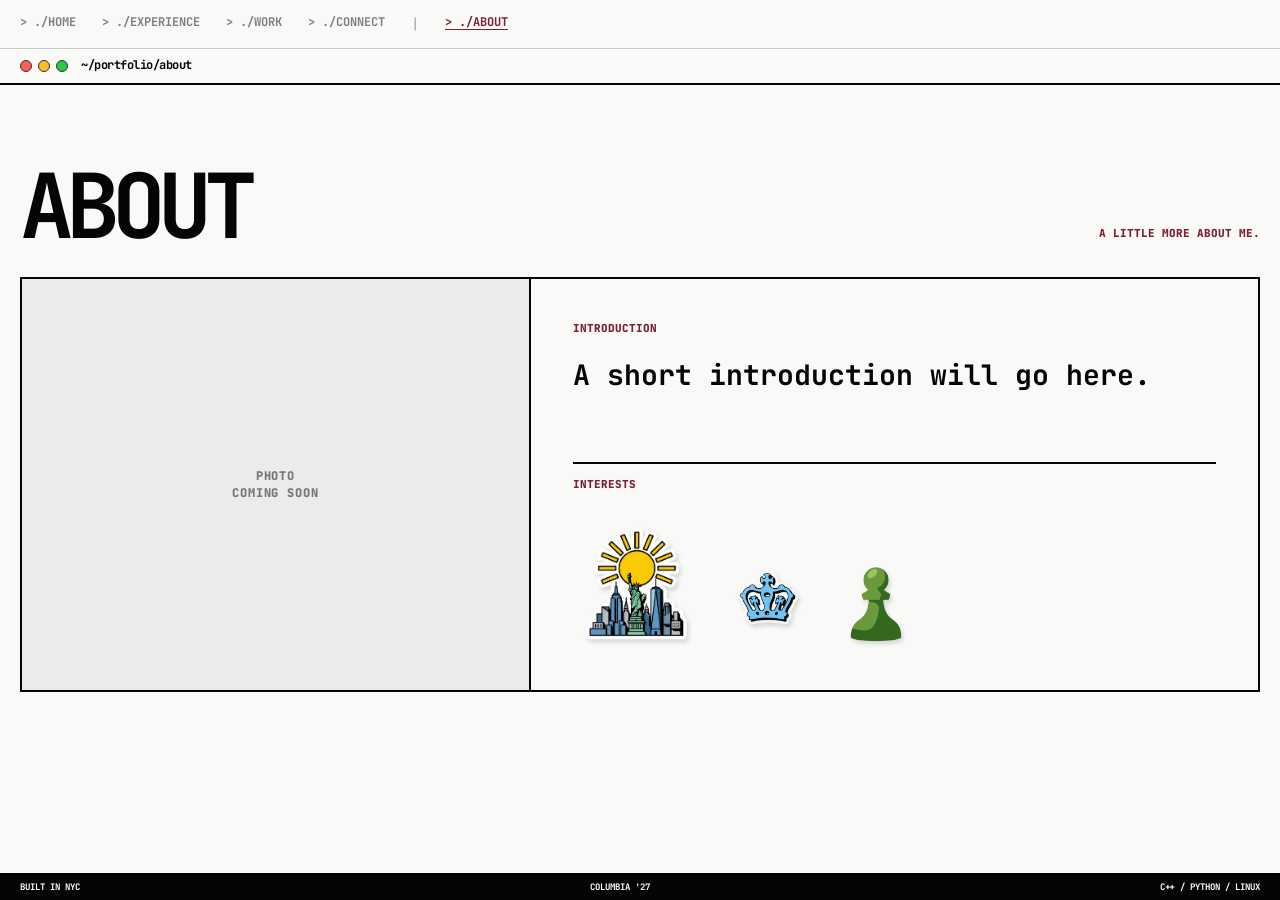
==== about.html @ de8b45b8 "Build Peter Yu portfolio experience" ====
<!doctype html>
<html lang="en">
<head>
  <meta charset="utf-8" />
  <meta name="viewport" content="width=device-width, initial-scale=1" />
  <meta name="description" content="About Peter Yu" />
  <title>About — Peter Yu</title>
  <link rel="preconnect" href="https://fonts.googleapis.com" />
  <link rel="preconnect" href="https://fonts.gstatic.com" crossorigin />
  <link href="https://fonts.googleapis.com/css2?family=JetBrains+Mono:wght@400;500;600;700;800&display=swap" rel="stylesheet" />
  <link rel="stylesheet" href="styles.css?v=4" />
  <link rel="stylesheet" href="about.css?v=2" />
  <link rel="stylesheet" href="badges.css?v=4" />
  <link rel="stylesheet" href="window-controls.css" />
  <style>.nav-link,.nav-link:hover{color:var(--ink);opacity:.5}.nav-link.active{color:var(--acid);opacity:1}.nav-separator{opacity:.35}</style>
</head>
<body>
  <header class="site-header">
    <nav class="nav" aria-label="Primary navigation">
      <a class="nav-link" href="index.html#home">&gt; ./HOME</a><a class="nav-link" href="index.html#experience">&gt; ./EXPERIENCE</a><a class="nav-link" href="index.html#work">&gt; ./WORK</a><a class="nav-link" href="index.html#connect">&gt; ./CONNECT</a><span class="nav-separator" aria-hidden="true">|</span><a class="nav-link active" href="about.html">&gt; ./ABOUT</a>
    </nav>
    <div class="terminal-bar"><span class="traffic-lights" aria-label="Window controls"><button class="window-control window-control--close" type="button" aria-label="Close page"></button><button class="window-control window-control--minimize" type="button" aria-label="Minimize"></button><button class="window-control window-control--fullscreen" type="button" aria-label="Toggle fullscreen"></button></span><strong>~/portfolio/about</strong></div>
  </header>
  <main>
    <section class="about page-section" id="about">
      <div class="about-title"><h2>ABOUT</h2><p>A LITTLE MORE ABOUT ME.</p></div>
      <div class="about-grid">
        <div class="about-photo" aria-label="Photo placeholder"><span>PHOTO<br />COMING SOON</span></div>
        <div class="about-copy">
          <p class="about-label">INTRODUCTION</p>
          <p class="about-placeholder">A short introduction will go here.</p>
          <div class="about-interests"><p>INTERESTS</p><div class="badge-strip" aria-label="Personal interests"><button class="badge-button" type="button" data-blurb="New York: Home" onclick="showBadgeBlurb(this)" aria-label="Show New York City blurb"><img class="badge badge--nyc" src="assets/badges/nyc-transparent.png" alt="" /><span class="badge-caption">New York: Home</span></button><button class="badge-button" type="button" data-blurb="Columbia '27 · CS + Philosophy" onclick="showBadgeBlurb(this)" aria-label="Show Columbia blurb"><img class="badge badge--crown" src="assets/badges/crown-transparent.png" alt="" /><span class="badge-caption">Columbia '27<br />CS + Philosophy</span></button><button class="badge-button" type="button" data-blurb="D4 D5 c4" onclick="showBadgeBlurb(this)" aria-label="Show chess blurb"><img class="badge badge--chess" src="assets/badges/chess-transparent.png" alt="" /><span class="badge-caption">D4 D5 c4</span></button><button class="badge-button" type="button" aria-label="Wiggle illustrated card sticker"><img class="badge badge--card" src="assets/badges/card.png" alt="" /></button></div></div>
        </div>
      </div>
    </section>
  </main>
  <footer><div class="footer-status"><span>BUILT IN NYC</span><span>COLUMBIA '27</span><span>C++ / PYTHON / LINUX</span></div></footer>
  <script src="badges.js?v=3"></script>
  <script src="window-controls.js"></script>
</body>
</html>
---- styles.css ----
:root{--ink:#050505;--paper:#f9f9f7;--white:#fff;--soft:#ebebea;--acid:#7a1f35;--line:2px solid var(--ink);--mono:"JetBrains Mono",monospace}
*{box-sizing:border-box}html{scroll-behavior:smooth}body{margin:0;background:var(--paper);color:var(--ink);font-family:var(--mono);font-size:14px;line-height:1.45}a{color:inherit;text-decoration:none}button{font:inherit}.site-header{position:sticky;top:0;z-index:20;background:var(--paper);border-bottom:var(--line)}
.nav{display:flex;gap:26px;padding:14px max(20px,calc((100vw - 1340px)/2));border-bottom:1px solid #c9c9c9}.nav-link{font-size:12px;font-weight:700;opacity:.64}.nav-link:hover,.nav-link.active{opacity:1;color:#506000}.nav-link.active{text-decoration:underline;text-underline-offset:3px}.terminal-bar{display:flex;align-items:center;gap:13px;padding:8px max(20px,calc((100vw - 1340px)/2));font-size:12px;letter-spacing:-.04em}.traffic-lights{display:flex;gap:6px}.traffic-lights i{width:12px;height:12px;border:1px solid #333;border-radius:50%;background:#ff5f57}.traffic-lights i:nth-child(2){background:#febc2e}.traffic-lights i:nth-child(3){background:#28c840}.system-status{margin-left:auto;font-size:10px;font-weight:700}.status-dot{display:inline-block;width:8px;height:8px;margin-right:5px;background:var(--acid);animation:pulse 1.2s infinite}
.page-section{width:min(1340px,calc(100% - 40px));margin:0 auto}.hero{display:grid;grid-template-columns:minmax(0,1.55fr) minmax(330px,.8fr);min-height:650px;border-right:var(--line);border-left:var(--line)}.hero-copy{padding:62px 58px;border-right:var(--line)}.boot-message{display:inline-block;margin:0 0 44px;padding:0;background:transparent;font:12px/1.35 var(--mono)}.command,.section-title>p,.connect>p{margin:0 0 10px;color:#526000;font-size:12px;font-weight:700}.hero h1,.section-title h2,.connect h2{margin:0;font-size:clamp(62px,9vw,128px);line-height:.78;letter-spacing:-.11em}.intro{max-width:650px;margin:35px 0;font-size:15px;font-weight:700;line-height:1.65}.quick-stats{display:grid;grid-template-columns:repeat(3,1fr);max-width:680px;margin:0;border-top:var(--line);border-bottom:var(--line)}.quick-stats div{padding:13px 12px;border-right:var(--line)}.quick-stats div:last-child{border:0}.quick-stats dt{font-size:10px;opacity:.58}.quick-stats dd{margin:4px 0 0;font-size:12px;font-weight:800}
.avatar-terminal{padding:58px 38px;background:var(--soft)}.module-heading,.preview-heading{display:flex;justify-content:space-between;align-items:center;padding-bottom:9px;border-bottom:1px dashed var(--ink);font-size:12px}.avatar-frame{position:relative;width:min(100%,280px);margin:27px auto;border:var(--line);padding:8px;background:var(--white);box-shadow:5px 5px 0 var(--ink)}.pin{position:absolute;z-index:2;top:6px;left:50%;width:11px;height:11px;transform:translateX(-50%);border:2px solid var(--ink);border-radius:50%;background:var(--paper)}.avatar-frame img{display:block;width:100%;aspect-ratio:4/5;object-fit:cover;filter:none}.avatar-frame figcaption{margin-top:8px;background:var(--ink);padding:7px;color:#fff;font-size:10px;font-weight:700;text-align:center}.cursor{animation:blink 1s step-end infinite}.asset-list{display:grid;border-top:var(--line)}.asset-list a{display:grid;grid-template-columns:30px 1fr 20px;gap:10px;padding:10px 0;border-bottom:var(--line);font-size:10px;font-weight:700}.asset-list a:hover{background:var(--acid)}.asset-list span{opacity:.52}
.experience{padding:86px 0}.section-lead{max-width:760px;margin-bottom:55px;border:2px dashed var(--ink);padding:15px}.section-lead p{display:flex;justify-content:space-between;margin:0 0 8px;font-size:12px;font-weight:700}.load-track{height:14px;border:1px solid var(--ink);padding:2px}.load-track i{display:block;width:98.4%;height:100%;background:var(--ink)}.section-lead small{display:block;margin-top:7px;font-size:9px;opacity:.65}.section-title{margin-bottom:36px}.section-title h2{font-size:clamp(50px,7vw,96px)}.log-table{border-top:var(--line)}.log-head,.log-row{display:grid;grid-template-columns:22% 34% 44%;gap:20px;padding:12px;border-bottom:var(--line)}.log-head{background:var(--soft);font-size:10px;font-weight:800}.log-row{padding-top:27px;padding-bottom:27px}.log-row:hover{background:var(--acid)}.log-row p{margin:0;font-size:12px}.log-row h3{margin:0 0 5px;font-size:17px;line-height:1.1}.log-row small{font-size:10px;font-weight:700;opacity:.65}.log-row.muted{grid-template-columns:22% 1fr;opacity:.5;font-style:italic}.action-row{display:flex;flex-wrap:wrap;gap:13px;margin-top:34px}.button{display:inline-block;border:var(--line);padding:13px 18px;background:transparent;font-size:12px;font-weight:800;transition:.13s}.button:hover{background:var(--acid);color:var(--ink);transform:translate(-2px,-2px);box-shadow:4px 4px 0 var(--ink)}.button.solid{background:var(--ink);color:var(--white)}.button.solid:hover{background:var(--acid);color:var(--ink)}
.work{display:grid;grid-template-columns:1.25fr .75fr;gap:30px;padding:30px 0 86px}.work-directory,.preview-panel{border:var(--line);padding:27px;background:var(--white)}.directory-heading{margin-bottom:26px;border-bottom:4px solid var(--ink)}.directory-heading p{margin:0 0 7px;font-size:10px;opacity:.6}.directory-heading h2{margin:0 0 12px;font-size:28px;line-height:1}.project-files{display:grid;gap:11px}.project-file{display:grid;grid-template-columns:30px 1fr auto;align-items:center;gap:11px;width:100%;border:var(--line);padding:14px;background:var(--white);color:var(--ink);text-align:left;cursor:pointer;transition:.13s}.project-file:hover,.project-file.selected{background:var(--ink);color:var(--white)}.file-icon{font-weight:800;font-size:20px}.project-file b,.project-file small{display:block}.project-file b{font-size:13px}.project-file small{margin-top:2px;font-size:9px;opacity:.62}.project-file em{border:1px solid currentColor;padding:3px 5px;font-size:9px;font-style:normal;font-weight:700}.project-file.selected em{border-color:var(--acid);background:var(--acid);color:var(--ink)}.directory-foot{margin:28px 0 0;border:2px dashed var(--ink);padding:11px;font-size:10px;text-align:center}
.preview-panel{display:flex;flex-direction:column;gap:22px}.preview-heading i{width:14px;height:14px;background:var(--acid);animation:pulse 1.2s infinite}.preview-box{display:grid;min-height:385px;overflow:hidden;border:var(--line);background:var(--soft)}.preview-index{margin:10px 12px -24px;font-size:10px;font-weight:800}.preview-art{position:relative;display:flex;min-height:205px;flex-direction:column;justify-content:flex-end;overflow:hidden;margin:0 20px;padding:17px;border:var(--line);background:#fff5ba;box-shadow:5px 5px 0 var(--ink);font-weight:800}.preview-art b{font-size:23px}.preview-art span{margin-top:7px;font-size:11px}.preview-art strong{position:absolute;right:-8px;top:-28px;font-size:126px;line-height:1;letter-spacing:-.15em;opacity:.18}.preview-copy{padding:17px 20px}.preview-copy h3{margin:0 0 7px;font-size:22px}.preview-copy p{margin:0;font-size:11px;line-height:1.55}.tag-label{margin:0 0 9px;font-size:11px}.tags{display:flex;flex-wrap:wrap;gap:7px}.tags span{background:var(--ink);padding:5px 7px;color:#fff;font-size:9px;font-weight:700}.full{text-align:center}
.connect{margin-bottom:73px;border:var(--line);background:var(--ink);padding:55px;color:var(--white);box-shadow:7px 7px 0 var(--acid)}.connect h2{max-width:800px;margin-bottom:32px;font-size:clamp(43px,6vw,92px)}.connect>p{color:var(--acid)}.neon{border-color:var(--white);background:var(--acid);color:var(--ink)}footer{position:fixed;bottom:0;left:0;z-index:30;width:100%;overflow:hidden;border-top:var(--line);background:var(--ink);color:#fff}.ticker{overflow:hidden;border-bottom:1px solid #555;white-space:nowrap}.ticker span{display:inline-block;padding:7px 0;font-size:10px;font-weight:700;animation:ticker 24s linear infinite}.footer-status{display:flex;justify-content:space-between;padding:6px max(20px,calc((100vw - 1340px)/2));font-size:9px;font-weight:700}
@keyframes ticker{to{transform:translateX(-50%)}}@keyframes pulse{50%{opacity:.35}}@keyframes blink{50%{opacity:0}}@media(max-width:800px){body{padding-bottom:55px}.system-status{display:none}.nav{gap:14px;overflow:auto}.nav-link{white-space:nowrap;font-size:10px}.hero{grid-template-columns:1fr}.hero-copy{border-right:0;border-bottom:var(--line);padding:40px 28px}.avatar-terminal{padding:35px 28px}.quick-stats{grid-template-columns:1fr}.quick-stats div{border-right:0;border-bottom:1px solid var(--ink)}.quick-stats div:last-child{border:0}.work{grid-template-columns:1fr;gap:20px}.log-head{display:none}.log-row{grid-template-columns:1fr;gap:10px}.log-row.muted{grid-template-columns:1fr}.log-row h3{font-size:16px}.connect{padding:35px 25px}.footer-status{font-size:8px}.footer-status span:nth-child(2){display:none}}@media(max-width:480px){.page-section{width:calc(100% - 24px)}.hero h1{font-size:65px}.boot-message{margin-bottom:28px;font-size:10px}.intro{font-size:12px}.work-directory,.preview-panel{padding:18px}.project-file{grid-template-columns:24px 1fr;padding:11px}.project-file em{display:none}.project-file b{font-size:11px}.directory-heading h2{font-size:22px}.connect h2{font-size:43px}.footer-status{justify-content:center}.footer-status span:first-child{display:none}}
---- about.css ----
.about {
  padding: 86px 0;
}

.about-title {
  display: flex;
  align-items: end;
  justify-content: space-between;
  gap: 20px;
  margin-bottom: 35px;
}

.about-title h2 {
  margin: 0;
  font-size: clamp(50px, 7vw, 96px);
  line-height: .8;
  letter-spacing: -.09em;
}

.about-title p,
.about-label,
.about-interests > p {
  margin: 0;
  color: var(--acid);
  font-size: 11px;
  font-weight: 800;
}

.about-grid {
  display: grid;
  grid-template-columns: minmax(260px, .7fr) minmax(0, 1fr);
  border: var(--line);
}

.about-photo {
  display: grid;
  min-height: 360px;
  place-items: center;
  border-right: var(--line);
  background: var(--soft);
  color: #777;
  font-size: 12px;
  font-weight: 800;
  letter-spacing: .08em;
  text-align: center;
}

.about-copy {
  padding: 42px;
}

.about-placeholder {
  max-width: 580px;
  margin: 20px 0 70px;
  font-size: clamp(20px, 2.2vw, 31px);
  font-weight: 700;
  line-height: 1.25;
}

.about-interests {
  border-top: var(--line);
  padding-top: 13px;
}

.about-interests > div:not(.badge-strip) {
  display: flex;
  flex-wrap: wrap;
  gap: 8px;
  margin-top: 12px;
}

.about-interests > div:not(.badge-strip) span {
  border: 1px solid var(--ink);
  padding: 6px 8px;
  font-size: 10px;
  font-weight: 800;
}

@media (max-width: 800px) {
  .about {
    padding: 62px 0;
  }

  .about-title {
    align-items: start;
    flex-direction: column;
  }

  .about-grid {
    grid-template-columns: 1fr;
  }

  .about-photo {
    min-height: 280px;
    border-right: 0;
    border-bottom: var(--line);
  }

  .about-copy {
    padding: 28px;
  }

  .about-placeholder {
    margin-bottom: 50px;
  }
}
---- badges.css ----
.badge-strip {
  display: flex;
  align-items: end;
  gap: 20px;
  margin-top: 27px;
}

.badge-button {
  position: relative;
  border: 0;
  padding: 0;
  background: transparent;
  cursor: pointer;
}

.badge-button:focus-visible {
  outline: 2px solid var(--ink);
  outline-offset: 4px;
}

.badge {
  display: block;
  height: auto;
  object-fit: contain;
  filter: drop-shadow(2px 3px 2px rgba(0, 0, 0, .14));
  transform: none;
}

.badge--nyc {
  width: 128px;
}

.badge--crown {
  width: 92px;
}

.badge--chess {
  width: 86px;
}

.badge--card {
  width: 102px;
}

.badge-caption {
  position: absolute;
  z-index: 5;
  top: -12px;
  left: 50%;
  display: none;
  width: max-content;
  max-width: 190px;
  transform: translate(-50%, -100%) rotate(-1.5deg);
  border: 2px solid var(--ink);
  background: var(--white);
  box-shadow: 3px 3px 0 var(--ink);
  padding: 8px 10px;
  color: #2455d6;
  font-size: 11px;
  font-weight: 800;
  line-height: 1.35;
  text-align: left;
  white-space: nowrap;
  pointer-events: none;
}

.badge-caption::before {
  position: absolute;
  bottom: -8px;
  left: 50%;
  width: 12px;
  height: 12px;
  transform: translateX(-50%) rotate(-45deg);
  border-right: 2px solid var(--ink);
  border-bottom: 2px solid var(--ink);
  background: var(--white);
  content: '';
}

.badge-button.is-caption-open .badge-caption {
  display: block;
}

.badge-button:hover .badge,
.badge-button:focus-visible .badge,
.badge-button.is-wiggling .badge {
  animation: badge-wiggle .42s ease-in-out;
}

@keyframes badge-wiggle {
  0%, 100% { transform: rotate(0); }
  20% { transform: rotate(-5deg); }
  45% { transform: rotate(4deg); }
  70% { transform: rotate(-2deg); }
}

@media (max-width: 480px) {
  .badge-strip {
    gap: 10px;
    margin-top: 22px;
  }

  .badge--nyc { width: 96px; }
  .badge--crown { width: 70px; }
  .badge--chess { width: 66px; }
  .badge--card { width: 80px; }

  .badge-caption { font-size: 10px; }
}
---- window-controls.css ----
.traffic-lights{display:flex;gap:6px}
.window-control{display:grid;place-items:center;width:12px;height:12px;margin:0;padding:0;border:1px solid #333;border-radius:50%;cursor:pointer;transition:filter .12s,transform .12s}
.window-control:hover{filter:brightness(.84);transform:scale(1.08)}
.window-control:focus-visible{outline:2px solid var(--ink);outline-offset:2px}
.window-control--close{background:#ff5f57}.window-control--minimize{background:#febc2e}.window-control--fullscreen{background:#28c840}
.window-control::after{font:700 9px/1 Arial,sans-serif;color:#5c1715;opacity:0;transition:opacity .12s}
.window-control:hover::after{opacity:1}.window-control--close::after{content:"×"}.window-control--minimize::after{content:"−";color:#6b4b00}.window-control--fullscreen::after{content:"+";color:#135b21}
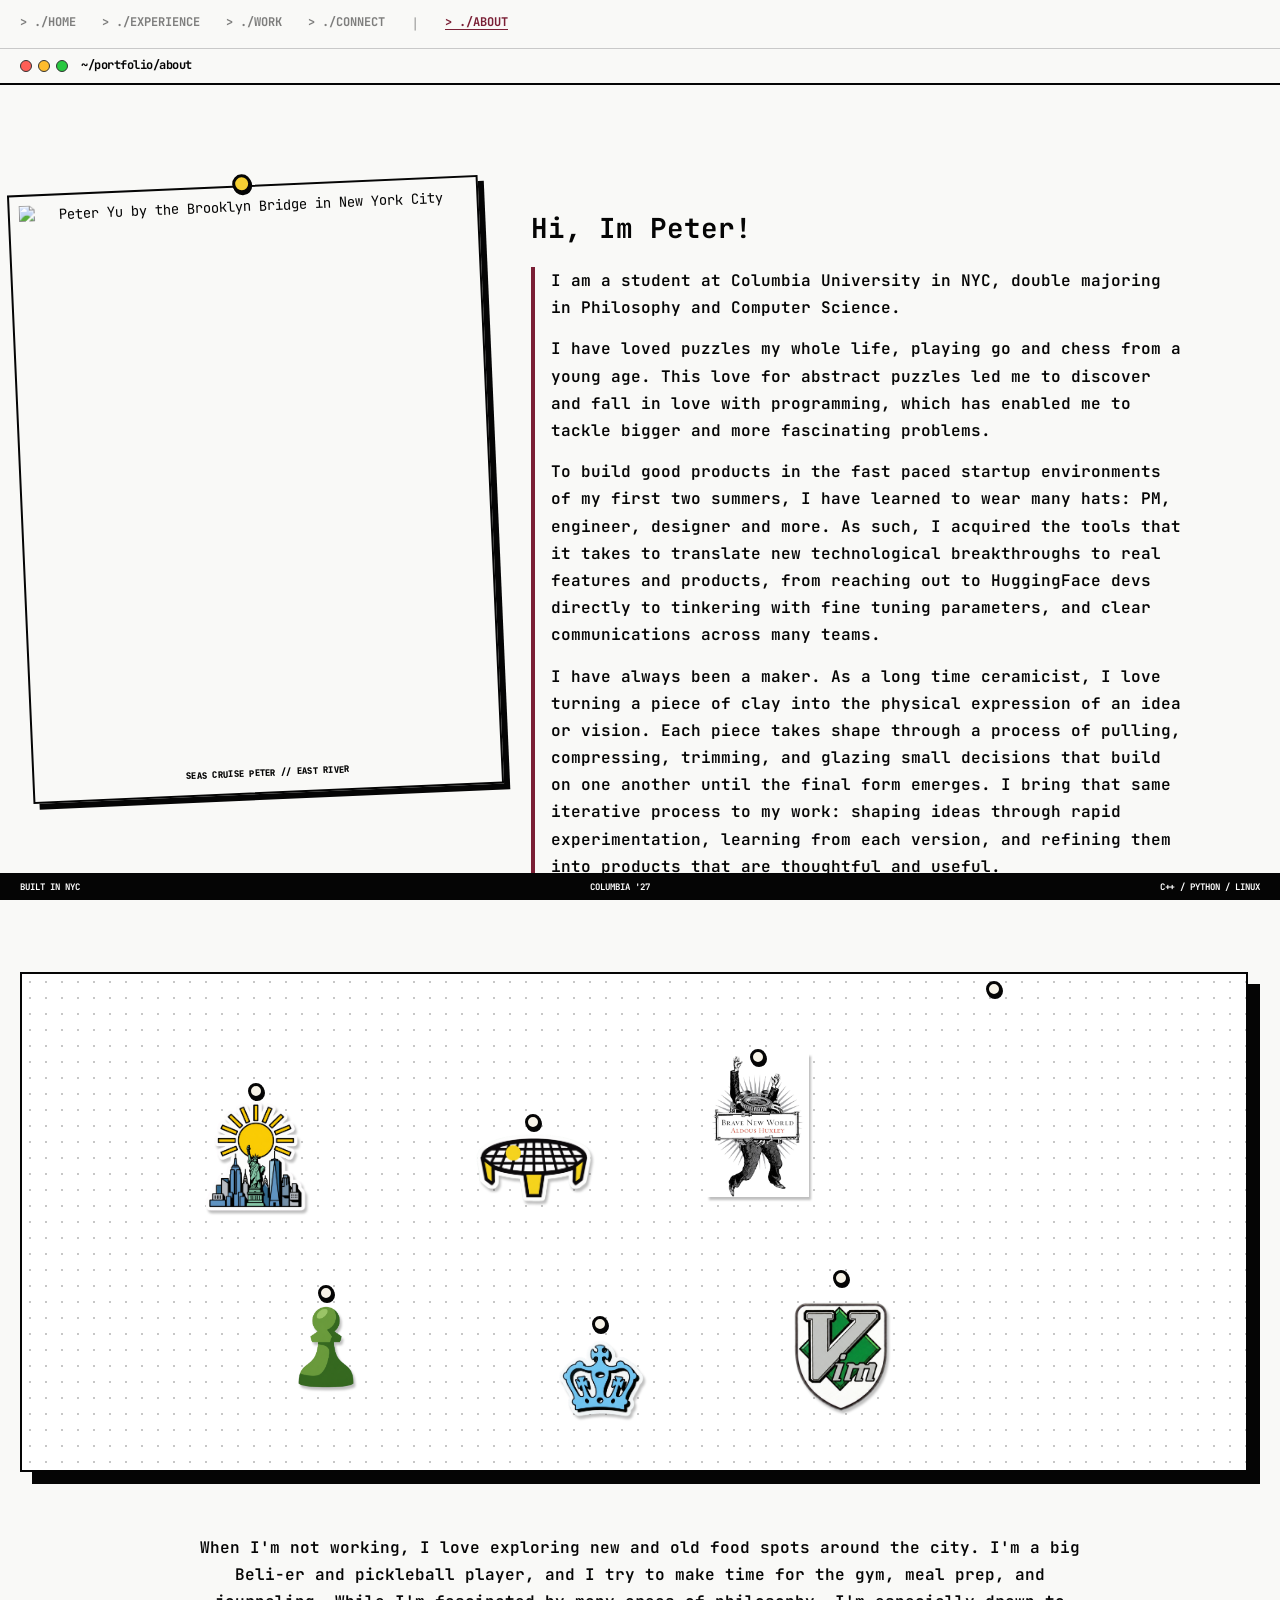
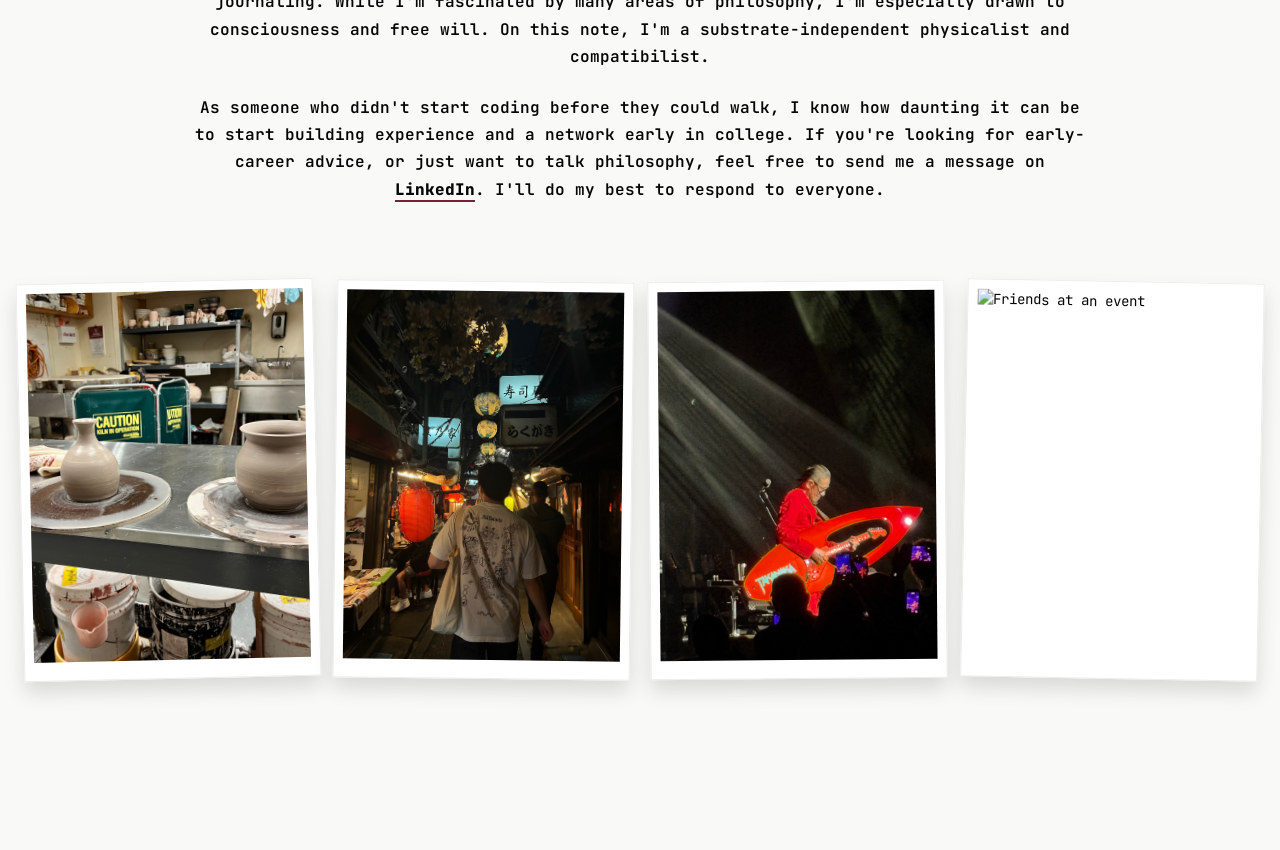
==== commit 6120796e: "Refresh about page and photo board" ====
--- a/about.html
+++ b/about.html
@@ -4,13 +4,13 @@
   <meta charset="utf-8" />
   <meta name="viewport" content="width=device-width, initial-scale=1" />
   <meta name="description" content="About Peter Yu" />
-  <title>About — Peter Yu</title>
+  <title>About - Peter Yu</title>
   <link rel="preconnect" href="https://fonts.googleapis.com" />
   <link rel="preconnect" href="https://fonts.gstatic.com" crossorigin />
   <link href="https://fonts.googleapis.com/css2?family=JetBrains+Mono:wght@400;500;600;700;800&display=swap" rel="stylesheet" />
   <link rel="stylesheet" href="styles.css?v=4" />
-  <link rel="stylesheet" href="about.css?v=2" />
-  <link rel="stylesheet" href="badges.css?v=4" />
+  <link rel="stylesheet" href="about.css?v=9" />
+  <link rel="stylesheet" href="badges.css?v=7" />
   <link rel="stylesheet" href="window-controls.css" />
   <style>.nav-link,.nav-link:hover{color:var(--ink);opacity:.5}.nav-link.active{color:var(--acid);opacity:1}.nav-separator{opacity:.35}</style>
 </head>
@@ -23,19 +23,49 @@
   </header>
   <main>
     <section class="about page-section" id="about">
-      <div class="about-title"><h2>ABOUT</h2><p>A LITTLE MORE ABOUT ME.</p></div>
       <div class="about-grid">
-        <div class="about-photo" aria-label="Photo placeholder"><span>PHOTO<br />COMING SOON</span></div>
+        <figure class="about-photo">
+          <span class="pushpin" aria-hidden="true"></span>
+          <img src="assets/peter-nyc.png" alt="Peter Yu by the Brooklyn Bridge in New York City" />
+          <figcaption>SEAS CRUISE PETER // EAST RIVER</figcaption>
+        </figure>
         <div class="about-copy">
-          <p class="about-label">INTRODUCTION</p>
-          <p class="about-placeholder">A short introduction will go here.</p>
-          <div class="about-interests"><p>INTERESTS</p><div class="badge-strip" aria-label="Personal interests"><button class="badge-button" type="button" data-blurb="New York: Home" onclick="showBadgeBlurb(this)" aria-label="Show New York City blurb"><img class="badge badge--nyc" src="assets/badges/nyc-transparent.png" alt="" /><span class="badge-caption">New York: Home</span></button><button class="badge-button" type="button" data-blurb="Columbia '27 · CS + Philosophy" onclick="showBadgeBlurb(this)" aria-label="Show Columbia blurb"><img class="badge badge--crown" src="assets/badges/crown-transparent.png" alt="" /><span class="badge-caption">Columbia '27<br />CS + Philosophy</span></button><button class="badge-button" type="button" data-blurb="D4 D5 c4" onclick="showBadgeBlurb(this)" aria-label="Show chess blurb"><img class="badge badge--chess" src="assets/badges/chess-transparent.png" alt="" /><span class="badge-caption">D4 D5 c4</span></button><button class="badge-button" type="button" aria-label="Wiggle illustrated card sticker"><img class="badge badge--card" src="assets/badges/card.png" alt="" /></button></div></div>
+          <div class="about-introduction">
+            <p class="about-placeholder">Hi, Im Peter!</p>
+            <div class="about-notes">
+              <p>I am a student at Columbia University in NYC, double majoring in Philosophy and Computer Science.</p>
+              <p>I have loved puzzles my whole life, playing go and chess from a young age. This love for abstract puzzles led me to discover and fall in love with programming, which has enabled me to tackle bigger and more fascinating problems.</p>
+              <p>To build good products in the fast paced startup environments of my first two summers, I have learned to wear many hats: PM, engineer, designer and more. As such, I acquired the tools that it takes to translate new technological breakthroughs to real features and products, from reaching out to HuggingFace devs directly to tinkering with fine tuning parameters, and clear communications across many teams.</p>
+              <p>I have always been a maker. As a long time ceramicist, I love turning a piece of clay into the physical expression of an idea or vision. Each piece takes shape through a process of pulling, compressing, trimming, and glazing small decisions that build on one another until the final form emerges. I bring that same iterative process to my work: shaping ideas through rapid experimentation, learning from each version, and refining them into products that are thoughtful and useful.</p>
+            </div>
+          </div>
         </div>
+      </div>
+      <div class="about-interests">
+        <div class="badge-board" aria-label="Personal badges">
+          <button class="badge-button badge-button--nyc" type="button" aria-label="New York City, powered by John's of Bleecker and humidity. UTC minus 4."><span class="board-pin" aria-hidden="true"></span><img class="badge badge--nyc" src="assets/badges/nyc-transparent.png" alt="" /><span class="badge-caption">New York City, powered by John&apos;s of Bleecker and humidity. // UTC-4</span></button>
+          <button class="badge-button badge-button--school" type="button" aria-label="Columbia - '27 Philosophy and Computer Science"><span class="board-pin" aria-hidden="true"></span><img class="badge badge--crown" src="assets/badges/crown-transparent.png" alt="" /><span class="badge-caption">Columbia - &apos;27 Philosophy and Computer Science</span></button>
+          <button class="badge-button badge-button--chess" type="button" aria-label="d4 greater than e4"><span class="board-pin" aria-hidden="true"></span><img class="badge badge--chess" src="assets/badges/chess-transparent.png" alt="" /><span class="badge-caption">d4 &gt; e4</span></button>
+          <button class="badge-button badge-button--spikeball" type="button" aria-label="I love Spikeball"><span class="board-pin" aria-hidden="true"></span><img class="badge badge--spikeball" src="assets/spikeball-transparent.png" alt="Spikeball net" /><span class="badge-caption">I loveee Spikeball.</span></button>
+          <button class="badge-button badge-button--book" type="button" aria-label="My favorite book"><span class="board-pin" aria-hidden="true"></span><img class="badge badge--book" src="assets/brave-new-world.png" alt="Brave New World by Aldous Huxley" /><span class="badge-caption">fav book</span></button>
+          <button class="badge-button badge-button--vim" type="button" aria-label="Vim greater than Emacs"><span class="board-pin" aria-hidden="true"></span><img class="badge badge--vim" src="assets/vim-shield-sticker.png" alt="Vim shield logo" /><span class="badge-caption">Vim &gt; Emacs</span></button>
+          <button class="badge-button badge-button--card" type="button" aria-label="River merchant"><span class="board-pin" aria-hidden="true"></span><img class="badge badge--card" src="assets/badges/card.png" alt="" /><span class="badge-caption">river merchant</span></button>
+        </div>
+      </div>
+      <div class="about-afterword">
+        <p>When I&apos;m not working, I love exploring new and old food spots around the city. I&apos;m a big Beli-er and pickleball player, and I try to make time for the gym, meal prep, and journaling. While I&apos;m fascinated by many areas of philosophy, I&apos;m especially drawn to consciousness and free will. On this note, I&apos;m a substrate-independent physicalist and compatibilist.</p>
+        <p>As someone who didn&apos;t start coding before they could walk, I know how daunting it can be to start building experience and a network early in college. If you&apos;re looking for early-career advice, or just want to talk philosophy, feel free to send me a message on <a href="https://www.linkedin.com/in/yupeter/" target="_blank" rel="noreferrer">LinkedIn</a>. I&apos;ll do my best to respond to everyone.</p>
+      </div>
+      <div class="about-moments" aria-label="Photo moments">
+        <figure class="moment-photo"><img src="assets/moments-3218.jpeg" alt="A meal shared at a restaurant" /><figcaption>my favorite vases</figcaption></figure>
+        <figure class="moment-photo"><img src="assets/moments-8579.jpg" alt="A nighttime city moment" /><figcaption>golden gai, tokyo</figcaption></figure>
+        <figure class="moment-photo"><img src="assets/moments-7235.jpeg" alt="A live performance" /><figcaption>masayoshi takanaka!</figcaption></figure>
+        <figure class="moment-photo"><img src="assets/moments-5132.jpeg" alt="Friends at an event" /><figcaption>just two boys</figcaption></figure>
       </div>
     </section>
   </main>
   <footer><div class="footer-status"><span>BUILT IN NYC</span><span>COLUMBIA '27</span><span>C++ / PYTHON / LINUX</span></div></footer>
-  <script src="badges.js?v=3"></script>
+  <script src="badges.js?v=6"></script>
   <script src="window-controls.js"></script>
 </body>
 </html>
--- a/about.css
+++ b/about.css
@@ -1,106 +1,46 @@
-.about {
-  padding: 86px 0;
-}
+.about { padding: 86px 0; }
 
-.about-title {
-  display: flex;
-  align-items: end;
-  justify-content: space-between;
-  gap: 20px;
-  margin-bottom: 35px;
-}
+.about-title { display: flex; align-items: end; justify-content: space-between; gap: 20px; margin-bottom: 35px; }
+.about-title h2 { margin: 0; font-size: clamp(50px, 7vw, 96px); line-height: .8; letter-spacing: -.09em; }
+.about-title p, .about-label, .about-interests > p { margin: 0; color: var(--acid); font-size: 11px; font-weight: 800; }
 
-.about-title h2 {
-  margin: 0;
-  font-size: clamp(50px, 7vw, 96px);
-  line-height: .8;
-  letter-spacing: -.09em;
-}
+.about-grid { display: grid; grid-template-columns: minmax(260px, .7fr) minmax(0, 1fr); align-items: start; }
 
-.about-title p,
-.about-label,
-.about-interests > p {
-  margin: 0;
-  color: var(--acid);
-  font-size: 11px;
-  font-weight: 800;
-}
+.about-photo { position: relative; align-self: start; margin: 14px 40px 0 0; padding: 9px 9px 12px; border: var(--line); background: var(--paper); box-shadow: 6px 6px 0 var(--ink); transform: rotate(-2.5deg); text-align: center; }
+.about-photo img { display: block; width: 100%; aspect-ratio: 4 / 5; object-fit: cover; }
+.about-photo figcaption { margin-top: 10px; font-size: 9px; font-weight: 800; letter-spacing: .03em; }
+.pushpin { position: absolute; z-index: 1; top: -13px; left: 50%; width: 19px; height: 19px; transform: translateX(-50%); border: 3px solid var(--ink); border-radius: 50%; background: #f5cf33; box-shadow: 1px 2px 0 var(--ink); }
 
-.about-grid {
-  display: grid;
-  grid-template-columns: minmax(260px, .7fr) minmax(0, 1fr);
-  border: var(--line);
-}
+.about-copy { padding: 0; }
+.about-placeholder { max-width: 580px; margin: 20px 0 22px; font-size: clamp(20px, 2.15vw, 30px); font-weight: 700; line-height: 1.25; }
+.about-notes { max-width: 650px; margin-bottom: 40px; border-left: 4px solid var(--acid); padding-left: 16px; }
+.about-notes p { margin: 0 0 14px; font-size: 16px; font-weight: 600; line-height: 1.7; }
+.about-notes p:last-child { margin-bottom: 0; }
 
-.about-photo {
-  display: grid;
-  min-height: 360px;
-  place-items: center;
-  border-right: var(--line);
-  background: var(--soft);
-  color: #777;
-  font-size: 12px;
-  font-weight: 800;
-  letter-spacing: .08em;
-  text-align: center;
-}
-
-.about-copy {
-  padding: 42px;
-}
-
-.about-placeholder {
-  max-width: 580px;
-  margin: 20px 0 70px;
-  font-size: clamp(20px, 2.2vw, 31px);
-  font-weight: 700;
-  line-height: 1.25;
-}
-
-.about-interests {
-  border-top: var(--line);
-  padding-top: 13px;
-}
-
-.about-interests > div:not(.badge-strip) {
-  display: flex;
-  flex-wrap: wrap;
-  gap: 8px;
-  margin-top: 12px;
-}
-
-.about-interests > div:not(.badge-strip) span {
-  border: 1px solid var(--ink);
-  padding: 6px 8px;
-  font-size: 10px;
-  font-weight: 800;
-}
+.about-interests { margin-top: 52px; }
+.board-note { display: block; margin-top: 7px; font-size: 10px; font-weight: 600; opacity: .62; }
+.about-introduction { margin-top: 40px; }
+.about-afterword { max-width: 900px; margin: 62px auto 0; text-align: center; }
+.about-afterword p { margin: 0 0 24px; font-size: 16px; font-weight: 600; line-height: 1.7; }
+.about-afterword a { border-bottom: 2px solid var(--acid); color: inherit; font-weight: 800; }
+.about-afterword a:hover { color: var(--acid); }
+.about-moments { display: flex; align-items: center; gap: 18px; margin: 78px auto 86px; }
+.moment-photo { position: relative; flex: 1 1 0; margin: 0; border: 1px solid #ededed; background: var(--white); padding: 9px 9px 18px; box-shadow: 0 11px 20px rgba(0, 0, 0, .13); }
+.moment-photo:nth-child(1) { transform: rotate(-1.3deg); }
+.moment-photo:nth-child(2) { transform: rotate(.7deg); }
+.moment-photo:nth-child(3) { transform: rotate(-.5deg); }
+.moment-photo:nth-child(4) { transform: rotate(1.1deg); }
+.moment-photo img { display: block; width: 100%; aspect-ratio: 3 / 4; object-fit: cover; }
+.moment-photo figcaption { position: absolute; z-index: 2; bottom: 8px; left: 50%; width: max-content; max-width: calc(100% - 18px); transform: translateX(-50%) rotate(-1deg); border: 2px solid var(--ink); background: var(--white); box-shadow: 3px 3px 0 var(--ink); padding: 5px 7px; opacity: 0; color: var(--acid); font-size: 10px; font-weight: 800; pointer-events: none; transition: opacity .12s ease; white-space: nowrap; }
+.moment-photo:hover figcaption { opacity: 1; }
 
 @media (max-width: 800px) {
-  .about {
-    padding: 62px 0;
-  }
-
-  .about-title {
-    align-items: start;
-    flex-direction: column;
-  }
-
-  .about-grid {
-    grid-template-columns: 1fr;
-  }
-
-  .about-photo {
-    min-height: 280px;
-    border-right: 0;
-    border-bottom: var(--line);
-  }
-
-  .about-copy {
-    padding: 28px;
-  }
-
-  .about-placeholder {
-    margin-bottom: 50px;
-  }
+  .about { padding: 62px 0; }
+  .about-title { align-items: start; flex-direction: column; }
+  .about-grid { grid-template-columns: 1fr; }
+  .about-photo { width: min(300px, calc(100% - 56px)); margin: 14px auto 30px; }
+  .about-copy { padding: 0; }
+  .about-placeholder { margin-bottom: 22px; }
+  .about-afterword { margin-top: 46px; }
+  .about-moments { display: grid; grid-template-columns: repeat(2, minmax(0, 1fr)); gap: 16px; margin: 56px auto 70px; }
 }
--- a/badges.css
+++ b/badges.css
@@ -1,109 +1,56 @@
-.badge-strip {
-  display: flex;
-  align-items: end;
-  gap: 20px;
-  margin-top: 27px;
+.badge-board { position: relative; width: calc(100% - 12px); min-height: 500px; margin: 0 0 12px; overflow: hidden; border: 2px solid var(--ink); background-color: var(--white); background-image: radial-gradient(#c7c7c7 1.2px, transparent 1.3px); background-size: 16px 16px; box-shadow: 12px 12px 0 var(--ink); }
+
+.badge-button { position: absolute; top: var(--badge-y, 0); left: var(--badge-x, 0); border: 0; padding: 0; background: transparent; cursor: pointer; }
+.badge-button:focus-visible { outline: 2px solid var(--ink); outline-offset: 4px; }
+.badge { display: block; height: auto; object-fit: contain; filter: drop-shadow(2px 3px 1px rgba(0, 0, 0, .25)); transform: none; }
+.badge--nyc { width: 126px; }
+.badge--crown { width: 128px; }
+.badge--chess { width: 94px; }
+.badge--card { width: 108px; }
+.badge--spikeball { width: 140px; }
+.badge--book { width: 102px; }
+.badge--vim { width: 96px; }
+
+.board-pin { position: absolute; z-index: 3; top: calc(50% - var(--pin-offset, 65px)); left: 50%; width: 16px; height: 16px; transform: translate(-50%, -50%); border: 3px solid var(--ink); border-radius: 50%; background: #f7f3e8; box-shadow: 1px 2px 0 var(--ink); cursor: grab; touch-action: none; }
+.badge-button.is-dragging .badge-caption { display: none !important; }
+.badge-button.is-dragging .badge { animation: none !important; }
+.badge-button--nyc { --badge-x: 14%; --badge-y: 24%; }
+.badge-button--school { --pin-offset: 61px; --badge-x: 42%; --badge-y: 70%; }
+.badge-button--chess { --pin-offset: 55px; --badge-x: 21%; --badge-y: 66%; }
+.badge-button--spikeball { --pin-offset: 46px; --badge-x: 36%; --badge-y: 25%; }
+.badge-button--book { --pin-offset: 68px; --badge-x: 56%; --badge-y: 16%; }
+.badge-button--vim { --pin-offset: 79px; --badge-x: 63%; --badge-y: 66%; }
+.badge-button--card { --pin-offset: 79px; --badge-x: 75%; --badge-y: 19%; }
+
+.text-badge { display: grid; place-items: center; min-width: 76px; min-height: 76px; border: 3px solid var(--ink); background: #fffdf5; box-shadow: 4px 4px 0 var(--ink); color: var(--ink); font-size: 22px; font-weight: 800; line-height: .88; text-align: center; }
+.text-badge small { margin-top: 8px; padding: 4px; background: var(--ink); color: var(--white); font-size: 7px; font-weight: 800; letter-spacing: -.05em; }
+.text-badge--ideas { min-width: 68px; min-height: 87px; background: #ed75a9; font-size: 16px; line-height: .8; }
+.text-badge--ideas b { font-size: 27px; }
+.text-badge--build { min-width: 93px; min-height: 66px; background: #f5cf33; font-size: 16px; line-height: 1; }
+.text-badge--build span { display: block; text-align: left; animation: build-cursor 1s step-end infinite; }
+
+.badge-caption { position: absolute; z-index: 5; top: -12px; left: 50%; display: none; width: max-content; max-width: 190px; transform: translate(-50%, -100%) rotate(-1.5deg); border: 2px solid var(--ink); background: var(--white); box-shadow: 3px 3px 0 var(--ink); padding: 8px 10px; color: var(--acid); font-size: 11px; font-weight: 800; line-height: 1.35; text-align: left; white-space: nowrap; pointer-events: none; }
+.badge-button--nyc .badge-caption, .badge-button--school .badge-caption, .badge-button--book .badge-caption { width: 190px; white-space: normal; text-align: center; }
+.badge-button.is-hovered .badge-caption { display: block; position: fixed; left: var(--bubble-x); top: var(--bubble-y); transform: translate(-50%, -50%) rotate(-1.5deg); }
+.badge-button:hover .badge-caption, .badge-button:focus-visible .badge-caption { display: block; }
+.badge-button:hover .badge, .badge-button:focus-visible .badge, .badge-button.is-hovered .badge { transform-origin: top center; animation: badge-swing 1.1s ease-in-out infinite; }
+
+@keyframes badge-swing { 0%, 100% { transform: rotate(0); } 20% { transform: rotate(-5deg); } 50% { transform: rotate(4deg); } 75% { transform: rotate(-2deg); } }
+@keyframes build-cursor { 50% { opacity: 0; } }
+
+@media (max-width: 680px) {
+  .badge-board { display: grid; grid-template-columns: repeat(3, minmax(82px, 1fr)); align-items: center; min-height: 440px; }
+  .badge--nyc { width: 112px; }
+  .badge--crown { width: 104px; }
+  .badge--chess { width: 82px; }
+  .badge--card { width: 92px; }
+  .badge--spikeball { width: 115px; }
+  .badge--book { width: 88px; }
+  .badge--vim { width: 82px; }
+  .text-badge--code { min-width: 68px; min-height: 68px; font-size: 19px; }
+  .text-badge--ideas { min-width: 61px; min-height: 76px; }
+  .text-badge--build { min-width: 82px; min-height: 60px; }
+  .badge-caption { font-size: 10px; }
+  .badge-button { position: relative; top: 0; left: 0; justify-self: center; }
+  .board-pin { cursor: default; }
 }
-
-.badge-button {
-  position: relative;
-  border: 0;
-  padding: 0;
-  background: transparent;
-  cursor: pointer;
-}
-
-.badge-button:focus-visible {
-  outline: 2px solid var(--ink);
-  outline-offset: 4px;
-}
-
-.badge {
-  display: block;
-  height: auto;
-  object-fit: contain;
-  filter: drop-shadow(2px 3px 2px rgba(0, 0, 0, .14));
-  transform: none;
-}
-
-.badge--nyc {
-  width: 128px;
-}
-
-.badge--crown {
-  width: 92px;
-}
-
-.badge--chess {
-  width: 86px;
-}
-
-.badge--card {
-  width: 102px;
-}
-
-.badge-caption {
-  position: absolute;
-  z-index: 5;
-  top: -12px;
-  left: 50%;
-  display: none;
-  width: max-content;
-  max-width: 190px;
-  transform: translate(-50%, -100%) rotate(-1.5deg);
-  border: 2px solid var(--ink);
-  background: var(--white);
-  box-shadow: 3px 3px 0 var(--ink);
-  padding: 8px 10px;
-  color: #2455d6;
-  font-size: 11px;
-  font-weight: 800;
-  line-height: 1.35;
-  text-align: left;
-  white-space: nowrap;
-  pointer-events: none;
-}
-
-.badge-caption::before {
-  position: absolute;
-  bottom: -8px;
-  left: 50%;
-  width: 12px;
-  height: 12px;
-  transform: translateX(-50%) rotate(-45deg);
-  border-right: 2px solid var(--ink);
-  border-bottom: 2px solid var(--ink);
-  background: var(--white);
-  content: '';
-}
-
-.badge-button.is-caption-open .badge-caption {
-  display: block;
-}
-
-.badge-button:hover .badge,
-.badge-button:focus-visible .badge,
-.badge-button.is-wiggling .badge {
-  animation: badge-wiggle .42s ease-in-out;
-}
-
-@keyframes badge-wiggle {
-  0%, 100% { transform: rotate(0); }
-  20% { transform: rotate(-5deg); }
-  45% { transform: rotate(4deg); }
-  70% { transform: rotate(-2deg); }
-}
-
-@media (max-width: 480px) {
-  .badge-strip {
-    gap: 10px;
-    margin-top: 22px;
-  }
-
-  .badge--nyc { width: 96px; }
-  .badge--crown { width: 70px; }
-  .badge--chess { width: 66px; }
-  .badge--card { width: 80px; }
-
-  .badge-caption { font-size: 10px; }
-}
